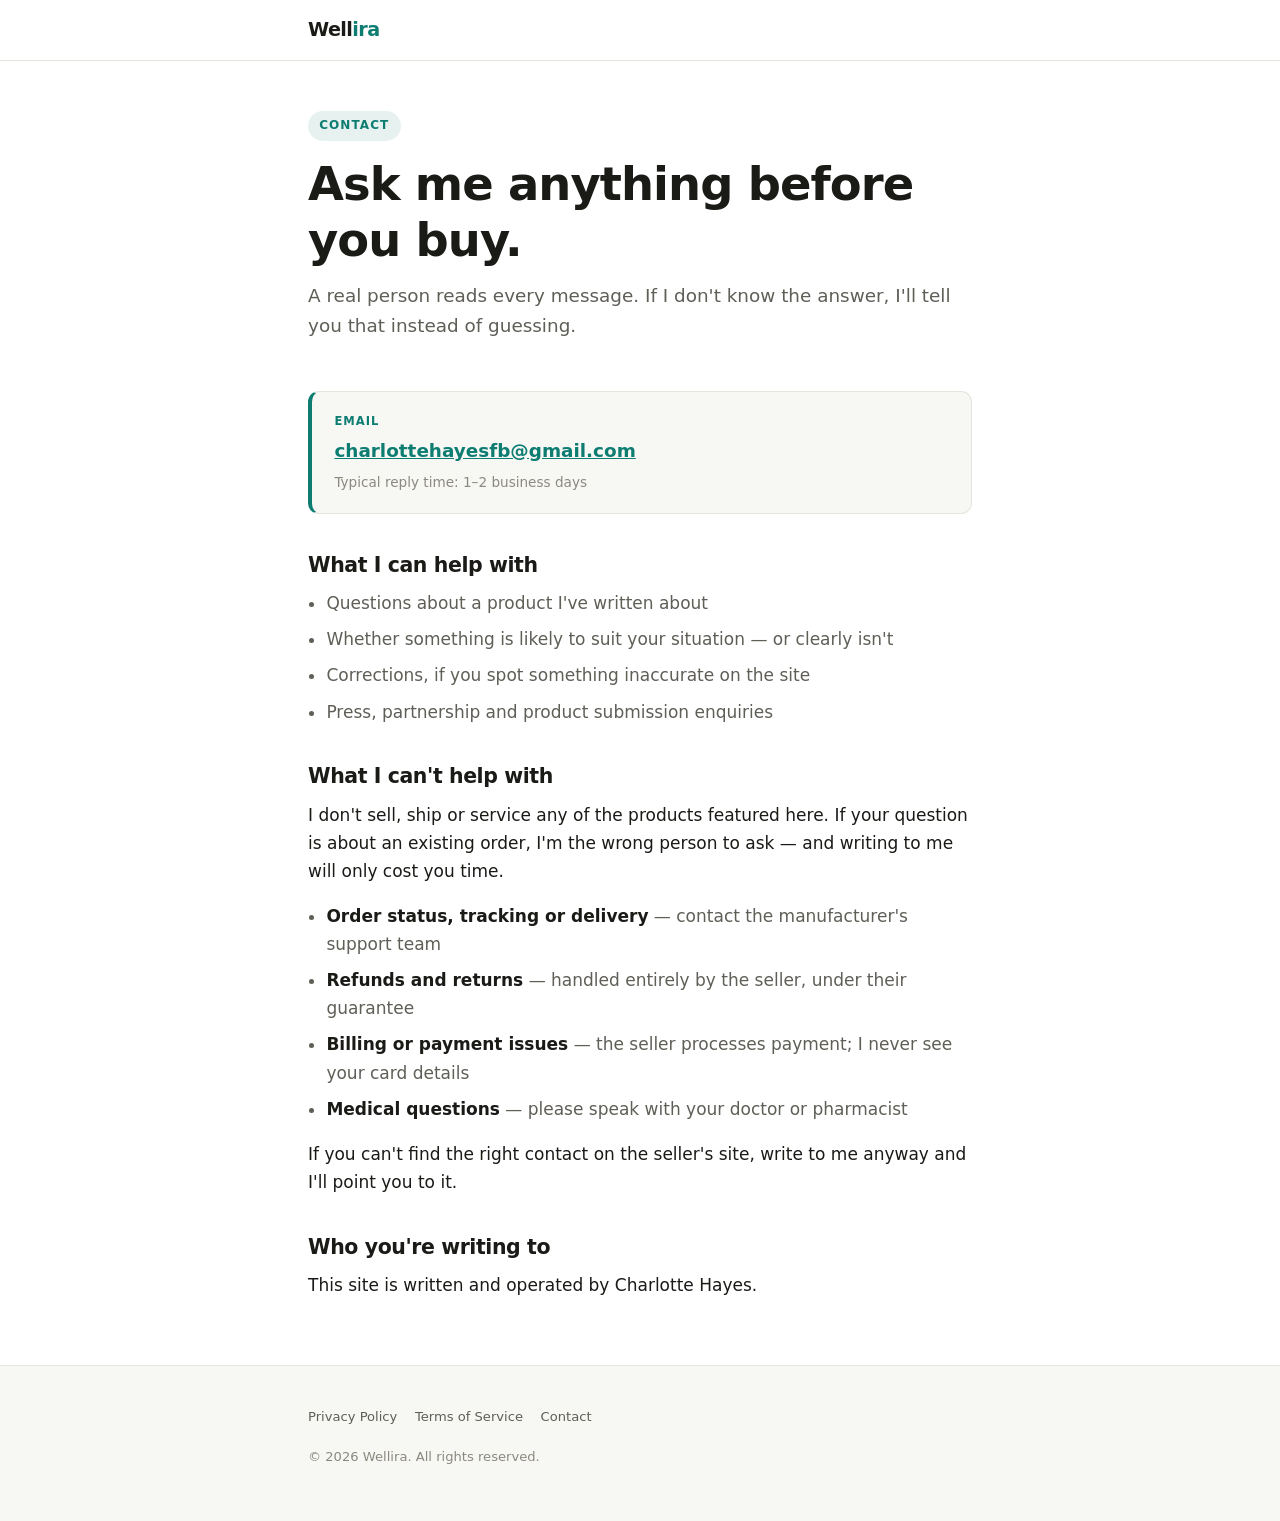
==== contact/index.html @ ffe0ccd0 "content(legal): remover endereço físico das páginas O cliente informou que não haverá endereço a div" ====
<!DOCTYPE html>
<html lang="en-US">
<head>
<meta charset="utf-8">
<meta name="viewport" content="width=device-width, initial-scale=1">
<title>Contact — Wellira</title>
<meta name="description" content="Get in touch with Wellira. A person reads and answers every message.">

<!-- ⚠️ Bloqueio de indexação temporário — ver checklist no README.md -->
<meta name="robots" content="noindex, nofollow">

<link rel="stylesheet" href="../assets/css/style.css">
</head>
<body>

<header class="site-head">
  <div class="wrap">
    <a class="logo" href="../">Well<span>ira</span></a>
  </div>
</header>

<main>
  <section class="hero">
    <div class="wrap">
      <span class="eyebrow">Contact</span>
      <h1>Ask me anything before you buy.</h1>
      <p class="lede">
        A real person reads every message. If I don't know the answer, I'll tell you
        that instead of guessing.
      </p>
    </div>
  </section>

  <section class="documento">
    <div class="wrap">

      <div class="contato-destaque">
        <span class="contato-rotulo">Email</span>
        <span class="contato-valor"><a href="mailto:charlottehayesfb@gmail.com">charlottehayesfb@gmail.com</a></span>
        <span class="contato-nota">Typical reply time: 1–2 business days</span>
      </div>

      <h2>What I can help with</h2>
      <ul>
        <li>Questions about a product I've written about</li>
        <li>Whether something is likely to suit your situation — or clearly isn't</li>
        <li>Corrections, if you spot something inaccurate on the site</li>
        <li>Press, partnership and product submission enquiries</li>
      </ul>

      <h2>What I can't help with</h2>
      <p>
        I don't sell, ship or service any of the products featured here. If your
        question is about an existing order, I'm the wrong person to ask — and
        writing to me will only cost you time.
      </p>
      <ul>
        <li><strong>Order status, tracking or delivery</strong> — contact the
            manufacturer's support team</li>
        <li><strong>Refunds and returns</strong> — handled entirely by the seller,
            under their guarantee</li>
        <li><strong>Billing or payment issues</strong> — the seller processes payment;
            I never see your card details</li>
        <li><strong>Medical questions</strong> — please speak with your doctor or
            pharmacist</li>
      </ul>
      <p>
        If you can't find the right contact on the seller's site, write to me anyway
        and I'll point you to it.
      </p>

      <h2>Who you're writing to</h2>
      <p>
        This site is written and operated by Charlotte Hayes.
      </p>

    </div>
  </section>
</main>

<footer class="legal">
  <div class="wrap">
    <nav class="legal-links">
      <a href="../privacy-policy/">Privacy Policy</a>
      <a href="../terms-of-service/">Terms of Service</a>
      <a href="../contact/">Contact</a>
    </nav>
    <p>&copy; 2026 Wellira. All rights reserved.</p>
  </div>
</footer>

</body>
</html>
---- assets/css/style.css ----
/* ==========================================================================
   Wellira — folha de estilo única do site
   Mobile-first. Sem dependência externa (a hospedagem é compartilhada e o
   visitante costuma chegar por 4G — cada requisição extra custa conversão).
   ========================================================================== */

:root {
  --bg:        #ffffff;
  --bg-soft:   #f7f7f4;
  --bg-deep:   #14201f;
  --ink:       #1a1a17;
  --ink-soft:  #5f5e57;
  --ink-faint: #8b897f;
  --line:      #e6e4dd;
  --brand:     #0d7d72;
  --brand-dk:  #0a5c54;
  --cta:       #d9552b;
  --cta-dk:    #b8431f;
  --radius:    14px;
  --wrap:      44rem;
  --font: system-ui, -apple-system, "Segoe UI", Roboto, Helvetica, Arial, sans-serif;
}

* { box-sizing: border-box; }

html { -webkit-text-size-adjust: 100%; scroll-behavior: smooth; }

body {
  margin: 0;
  background: var(--bg);
  color: var(--ink);
  font-family: var(--font);
  font-size: 1.0625rem;
  line-height: 1.65;
  -webkit-font-smoothing: antialiased;
}

img { max-width: 100%; height: auto; display: block; }

a { color: var(--brand); }

.wrap { width: 100%; max-width: var(--wrap); margin: 0 auto; padding: 0 1.25rem; }

section { padding: 3rem 0; }

h1, h2, h3 { line-height: 1.2; letter-spacing: -0.02em; margin: 0 0 0.75rem; }
h1 { font-size: clamp(1.9rem, 6vw, 2.9rem); font-weight: 800; }
h2 { font-size: clamp(1.4rem, 4vw, 1.9rem); font-weight: 750; }
h3 { font-size: 1.0625rem; font-weight: 700; }
p  { margin: 0 0 1.1rem; }

.lede { font-size: 1.15rem; color: var(--ink-soft); }
.center { text-align: center; }
.muted { color: var(--ink-soft); }

/* ---------- Cabeçalho ---------- */

.site-head {
  border-bottom: 1px solid var(--line);
  padding: 0.9rem 0;
  background: var(--bg);
}
.site-head .wrap {
  display: flex; align-items: center; justify-content: space-between; gap: 1rem;
}
.logo {
  font-weight: 800; font-size: 1.2rem; letter-spacing: -0.03em;
  color: var(--ink); text-decoration: none;
}
.logo span { color: var(--brand); }

/* ---------- Hero ---------- */

.hero { padding: 3rem 0 1.5rem; }
.eyebrow {
  display: inline-block; font-size: 0.75rem; font-weight: 700;
  text-transform: uppercase; letter-spacing: 0.09em;
  color: var(--brand); background: #e7f2f0;
  padding: 0.32rem 0.7rem; border-radius: 999px; margin-bottom: 1rem;
}

/* ---------- Botões ---------- */

.cta-block { margin: 2rem 0; text-align: center; }

.btn {
  display: block; width: 100%;
  background: var(--cta); color: #fff;
  font-size: 1.1rem; font-weight: 750; letter-spacing: -0.01em;
  text-align: center; text-decoration: none;
  padding: 1.05rem 1.5rem; border: 0; border-radius: 12px;
  box-shadow: 0 4px 14px rgba(217,85,43,.28);
  transition: background .15s ease, transform .15s ease;
}
.btn:hover { background: var(--cta-dk); transform: translateY(-1px); }

.btn-ghost {
  display: inline-block; background: none; color: var(--brand);
  border: 1.5px solid var(--brand); border-radius: 10px;
  padding: 0.7rem 1.4rem; font-weight: 650; text-decoration: none;
  box-shadow: none; width: auto;
}
.btn-ghost:hover { background: #e7f2f0; }

/* ---------- Blocos de conteúdo ---------- */

.band { background: var(--bg-soft); border-block: 1px solid var(--line); }

.cards { display: grid; gap: 1rem; grid-template-columns: 1fr; }
@media (min-width: 640px) { .cards { grid-template-columns: 1fr 1fr; } }

.card {
  background: var(--bg); border: 1px solid var(--line);
  border-radius: var(--radius); padding: 1.25rem;
}
.card h3 { margin-bottom: 0.35rem; }
.card p { margin: 0; font-size: 0.95rem; color: var(--ink-soft); }
.card-icon {
  width: 38px; height: 38px; border-radius: 10px; background: #e7f2f0;
  display: grid; place-items: center; margin-bottom: 0.8rem; color: var(--brand);
}

/* Bloco de autoria — a pessoa por trás do site é a prova social mais forte */
.author { display: flex; gap: 1.25rem; align-items: flex-start; }
.author-photo {
  flex: 0 0 auto; width: 88px; height: 88px; border-radius: 50%;
  background: linear-gradient(150deg, #cfe3e0, #9dc3bd);
  display: grid; place-items: center; color: var(--brand-dk);
  font-weight: 800; font-size: 1.7rem; border: 3px solid #fff;
  box-shadow: 0 2px 12px rgba(0,0,0,.1);
}
.author-name { font-weight: 700; margin-bottom: 0.1rem; }
.author-role { font-size: 0.85rem; color: var(--ink-faint); margin-bottom: 0.7rem; }
@media (max-width: 520px) { .author { flex-direction: column; gap: 0.9rem; } }

/* ---------- Vídeo (facade: só carrega o player no clique) ---------- */

.video {
  position: relative; aspect-ratio: 16 / 9; width: 100%;
  background: var(--bg-deep); border-radius: var(--radius);
  overflow: hidden; cursor: pointer; border: 0; padding: 0;
  display: grid; place-items: center;
}
.video::after {
  content: ""; position: absolute; inset: 0;
  background: radial-gradient(circle at 50% 45%, #2b4744 0%, #14201f 70%);
}
.video-play {
  position: relative; z-index: 1;
  width: 74px; height: 74px; border-radius: 50%;
  background: rgba(255,255,255,.95);
  display: grid; place-items: center;
  box-shadow: 0 6px 28px rgba(0,0,0,.35);
  transition: transform .18s ease;
}
.video:hover .video-play { transform: scale(1.07); }
.video-play::before {
  content: ""; border-style: solid; border-width: 13px 0 13px 21px;
  border-color: transparent transparent transparent var(--ink);
  margin-left: 5px;
}
.video-label {
  position: absolute; z-index: 1; bottom: 1rem; left: 1rem; right: 1rem;
  color: #fff; font-size: 0.85rem; opacity: .85;
}

/* Pôster real da oferta, quando a cliente envia um. Fica sob o gradiente. */
.video[style*="background-image"] { background-size: cover; background-position: center; }
.video[style*="background-image"]::after {
  background: linear-gradient(180deg, rgba(10,18,17,.25) 0%, rgba(10,18,17,.65) 100%);
}

/* Estado após o clique: o player real substitui a fachada. */
.video-ativo { cursor: default; }
.video-ativo::after { content: none; }
.video-ativo video,
.video-ativo iframe {
  position: absolute; inset: 0;
  width: 100%; height: 100%; border: 0; display: block;
}

/* Observação logo abaixo de uma lista, dentro da mesma seção. */
.nota-apos-lista { margin-top: 1.2rem; font-size: 0.95rem; }

/* Subtítulos dentro do texto de venda. A regra usa filho direto de .wrap para
   não afetar os h3 que vivem dentro de cards e passos. */
.wrap > h3 {
  font-size: 1.22rem;
  margin-top: 2.2rem;
  margin-bottom: 0.55rem;
}

/* ⚠️ PROTÓTIPO — nota explicativa sob o vídeo, em português, só para a fase de
   aprovação. REMOVER antes de publicar (ver checklist no README.md). */
.video-nota {
  margin-top: 0.8rem;
  padding: 0.75rem 0.95rem;
  background: #fffbea;
  border: 1px dashed #d6bd6b;
  border-radius: 9px;
  font-size: 0.85rem;
  line-height: 1.55;
  color: #6b5d2f;
}
.video-nota code {
  background: #f1e7c4; padding: 0.05rem 0.32rem;
  border-radius: 4px; font-size: 0.95em;
}

/* ---------- Divulgação de afiliado ----------
   A FTC exige "clear and conspicuous": precisa aparecer ANTES do primeiro
   botão, não só no rodapé. */

.disclosure {
  display: flex; gap: 0.75rem; align-items: flex-start;
  background: var(--bg-soft); border: 1px solid var(--line);
  border-radius: 10px; padding: 0.85rem 1rem;
  font-size: 0.875rem; color: var(--ink-soft); line-height: 1.5;
  margin: 1.5rem 0;
}
.disclosure svg { flex: 0 0 auto; margin-top: 2px; color: var(--brand); }

/* ---------- CTA ---------- */

.btn-sub { font-size: 0.83rem; color: var(--ink-faint); margin-top: 0.6rem; }

/* CTA fixo no rodapé — só em telas pequenas, onde chega quase todo o tráfego */
.sticky-cta {
  position: fixed; left: 0; right: 0; bottom: 0; z-index: 50;
  background: rgba(255,255,255,.96);
  backdrop-filter: blur(8px);
  border-top: 1px solid var(--line);
  padding: 0.7rem 1rem calc(0.7rem + env(safe-area-inset-bottom));
  display: none;
}
@media (max-width: 767px) {
  .sticky-cta { display: block; }
  body { padding-bottom: 5.5rem; }
}

/* ---------- "How it works" — passos numerados ----------
   Ocupa o lugar que seria dos ingredientes. Explicar o mecanismo gera confiança
   e funciona para qualquer categoria do catálogo. */

.steps { counter-reset: step; display: grid; gap: 1.5rem; margin: 1.75rem 0 0; padding: 0; list-style: none; }
.steps li { position: relative; padding-left: 3.4rem; }
.steps li::before {
  counter-increment: step; content: counter(step);
  position: absolute; left: 0; top: -2px;
  width: 2.4rem; height: 2.4rem; border-radius: 50%;
  background: var(--brand); color: #fff;
  font-weight: 750; font-size: 1rem;
  display: grid; place-items: center;
}
.steps h3 { margin-bottom: 0.2rem; }
.steps p { margin: 0; color: var(--ink-soft); font-size: 0.97rem; }

/* ---------- "This isn't for you if" ----------
   Desqualificar parte do público aumenta a credibilidade de quem continua
   lendo — é o oposto do que uma página fraudulenta faria. */

.not-for-you {
  border: 1px solid var(--line); border-left: 4px solid var(--cta);
  border-radius: 10px; background: var(--bg); padding: 1.25rem 1.4rem;
}
.not-for-you ul { margin: 0; padding: 0; list-style: none; }
.not-for-you li {
  position: relative; padding-left: 1.7rem; margin-bottom: 0.6rem;
  color: var(--ink-soft); font-size: 0.97rem;
}
.not-for-you li:last-child { margin-bottom: 0; }
.not-for-you li::before {
  content: "\00d7"; position: absolute; left: 0.35rem; top: -1px;
  color: var(--cta); font-weight: 700; font-size: 1.15rem;
}

/* ---------- Selos de confiança ---------- */

.badges {
  display: grid; gap: 1rem; grid-template-columns: 1fr;
  margin: 1.5rem 0 0; padding: 0; list-style: none;
}
@media (min-width: 560px) { .badges { grid-template-columns: repeat(3, 1fr); } }
.badges li {
  text-align: center; padding: 1.1rem 0.75rem;
  border: 1px solid var(--line); border-radius: 12px; background: var(--bg);
}
.badges strong { display: block; font-size: 0.95rem; margin-top: 0.45rem; }
.badges span { font-size: 0.82rem; color: var(--ink-faint); }
.badges svg { color: var(--brand); }

/* ---------- FAQ ---------- */

.faq { margin-top: 1.5rem; border-top: 1px solid var(--line); }
.faq details { border-bottom: 1px solid var(--line); }
.faq summary {
  cursor: pointer; list-style: none; padding: 1.05rem 2rem 1.05rem 0;
  font-weight: 650; position: relative;
}
.faq summary::-webkit-details-marker { display: none; }
.faq summary::after {
  content: "+"; position: absolute; right: 0.25rem; top: 50%;
  transform: translateY(-50%); font-size: 1.4rem; font-weight: 400;
  color: var(--brand); line-height: 1;
}
.faq details[open] summary::after { content: "\2013"; }
.faq details p { margin: 0 0 1.1rem; color: var(--ink-soft); font-size: 0.97rem; }

/* ---------- Avaliações — componente pronto, deliberadamente sem conteúdo ----------
   NÃO preencher com reviews fabricados. A FTC Rule 16 CFR Part 465 (vigente
   desde out/2024) proíbe review de quem não existe ou não usou o produto, e
   conta cada review falso como uma violação separada. Só ativar quando houver
   avaliações reais e verificáveis.

.reviews { display: grid; gap: 1rem; }
.review { border: 1px solid var(--line); border-radius: 12px; padding: 1.1rem; }
.stars { color: #e8a020; letter-spacing: 2px; }
.review-name { font-size: .85rem; color: var(--ink-faint); margin-top: .5rem; }
*/

/* ---------- Página de erro ----------
   Links de ofertas antigas continuam circulando depois de a página sair do ar.
   Esta tela é o que essas pessoas veem, então ela precisa parecer parte de um
   site cuidado — e oferecer para onde ir em seguida. */

.error {
  min-height: 68vh;
  display: grid; place-items: center;
  padding: 3rem 0;
  text-align: center;
}
.error-code {
  font-size: clamp(6rem, 26vw, 12rem);
  font-weight: 800; line-height: 0.85; letter-spacing: -0.06em;
  background: linear-gradient(155deg, var(--brand) 15%, #7cc0b7 85%);
  -webkit-background-clip: text; background-clip: text;
  color: transparent;
  margin-bottom: 1.25rem;
  user-select: none;
}
.error h1 { font-size: clamp(1.5rem, 5vw, 2.1rem); }
.error .lede { max-width: 30rem; margin-inline: auto; }

.error-links {
  display: grid; gap: 0.6rem; grid-template-columns: 1fr;
  max-width: 28rem; margin: 2rem auto 0; padding: 0; list-style: none;
  text-align: left;
}
.error-links a {
  display: flex; align-items: center; gap: 0.75rem;
  padding: 0.85rem 1rem;
  border: 1px solid var(--line); border-radius: 11px;
  background: var(--bg); color: var(--ink);
  text-decoration: none; font-weight: 600; font-size: 0.97rem;
  transition: border-color .15s ease, background .15s ease;
}
.error-links a:hover { border-color: var(--brand); background: #f2f9f8; }
.error-links svg { color: var(--brand); flex: 0 0 auto; }
.error-links .arrow { margin-left: auto; color: var(--ink-faint); }

/* ---------- Rodapé ---------- */

.legal {
  background: var(--bg-soft); border-top: 1px solid var(--line);
  padding: 2.5rem 0; font-size: 0.82rem; color: var(--ink-faint);
  line-height: 1.6;
}
.legal p { margin: 0 0 0.9rem; }
.legal strong { color: var(--ink-soft); }
.legal-links { display: flex; flex-wrap: wrap; gap: 0.4rem 1.1rem; margin-bottom: 1.2rem; }
.legal-links a { color: var(--ink-soft); text-decoration: none; }
.legal-links a:hover { text-decoration: underline; }

/* Marcação visível de conteúdo de exemplo — remover na versão final */
.sample { outline: 2px dashed #c9a227; outline-offset: 6px; position: relative; }
.sample::before {
  content: "SAMPLE — replace before launch";
  position: absolute; top: -0.7rem; left: 0;
  background: #c9a227; color: #fff; font-size: 0.62rem; font-weight: 700;
  letter-spacing: .06em; padding: 0.1rem 0.45rem; border-radius: 3px;
}

/* ---------- Páginas de documento (privacidade, termos, contato) ---------- */

.documento { padding-top: 0.5rem; }
.documento h2 { font-size: 1.28rem; margin-top: 2.4rem; }
.documento ul { padding-left: 1.15rem; margin: 0 0 1.1rem; }
.documento li { margin-bottom: 0.5rem; color: var(--ink-soft); }
.documento li strong { color: var(--ink); }

/* Dado que a cliente ainda precisa fornecer. Fica visualmente gritante de
   propósito: é impossível publicar sem perceber que faltou preencher. */
.dado-pendente {
  background: #fff3cd; color: #7a5b00;
  border: 1px dashed #d6bd6b; border-radius: 5px;
  padding: 0.05rem 0.42rem;
  font-weight: 600; font-size: 0.95em;
}

/* Bloco de e-mail em destaque na página de contato. */
.contato-destaque {
  display: grid; gap: 0.3rem;
  background: var(--bg-soft);
  border: 1px solid var(--line); border-left: 4px solid var(--brand);
  border-radius: 11px; padding: 1.25rem 1.4rem;
  margin-bottom: 2.2rem;
}
.contato-rotulo {
  font-size: 0.72rem; font-weight: 700; text-transform: uppercase;
  letter-spacing: 0.09em; color: var(--brand);
}
.contato-valor { font-size: 1.15rem; font-weight: 700; justify-self: start; }
.contato-nota { font-size: 0.85rem; color: var(--ink-faint); }
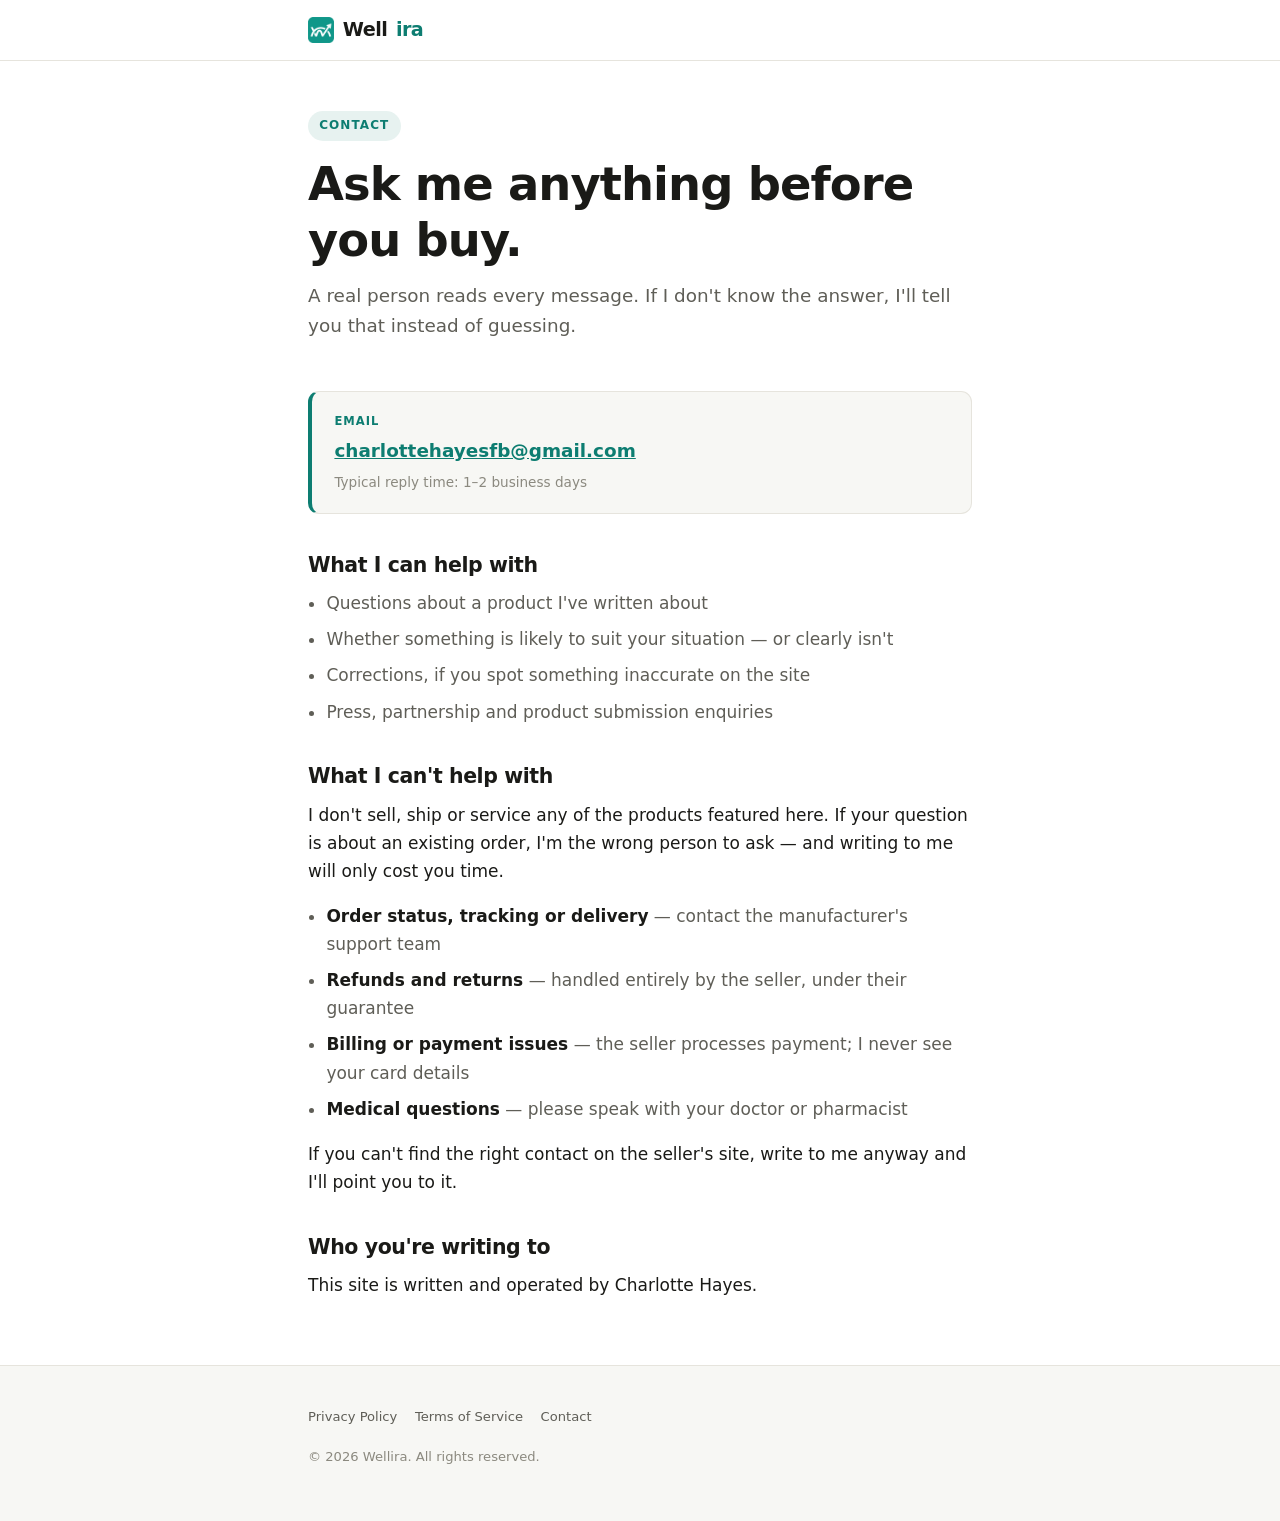
==== commit 0de557b1: "feat: adicionar favicon e a marca ao cabeçalho Ícone enviado pelo cliente, na versão em teal alinhad" ====
--- a/contact/index.html
+++ b/contact/index.html
@@ -9,13 +9,16 @@
 <!-- ⚠️ Bloqueio de indexação temporário — ver checklist no README.md -->
 <meta name="robots" content="noindex, nofollow">
 
+<link rel="icon" type="image/png" href="../assets/img/favicon.png">
+<link rel="apple-touch-icon" href="../assets/img/favicon.png">
+
 <link rel="stylesheet" href="../assets/css/style.css">
 </head>
 <body>
 
 <header class="site-head">
   <div class="wrap">
-    <a class="logo" href="../">Well<span>ira</span></a>
+    <a class="logo" href="../"><img class="logo-mark" src="../assets/img/favicon.png" alt="" width="26" height="26">Well<span>ira</span></a>
   </div>
 </header>
 
--- a/assets/css/style.css
+++ b/assets/css/style.css
@@ -12,7 +12,7 @@
   --ink-soft:  #5f5e57;
   --ink-faint: #8b897f;
   --line:      #e6e4dd;
-  --brand:     #0d7d72;
+  --brand:     #0d7d71;
   --brand-dk:  #0a5c54;
   --cta:       #d9552b;
   --cta-dk:    #b8431f;
@@ -64,10 +64,15 @@
   display: flex; align-items: center; justify-content: space-between; gap: 1rem;
 }
 .logo {
+  display: inline-flex; align-items: center; gap: 0.55rem;
   font-weight: 800; font-size: 1.2rem; letter-spacing: -0.03em;
   color: var(--ink); text-decoration: none;
 }
 .logo span { color: var(--brand); }
+
+/* A marca já vem com os cantos arredondados no PNG, então não leva
+   border-radius aqui — arredondar de novo cortaria a arte. */
+.logo-mark { width: 26px; height: 26px; flex: 0 0 auto; }
 
 /* ---------- Hero ---------- */
 
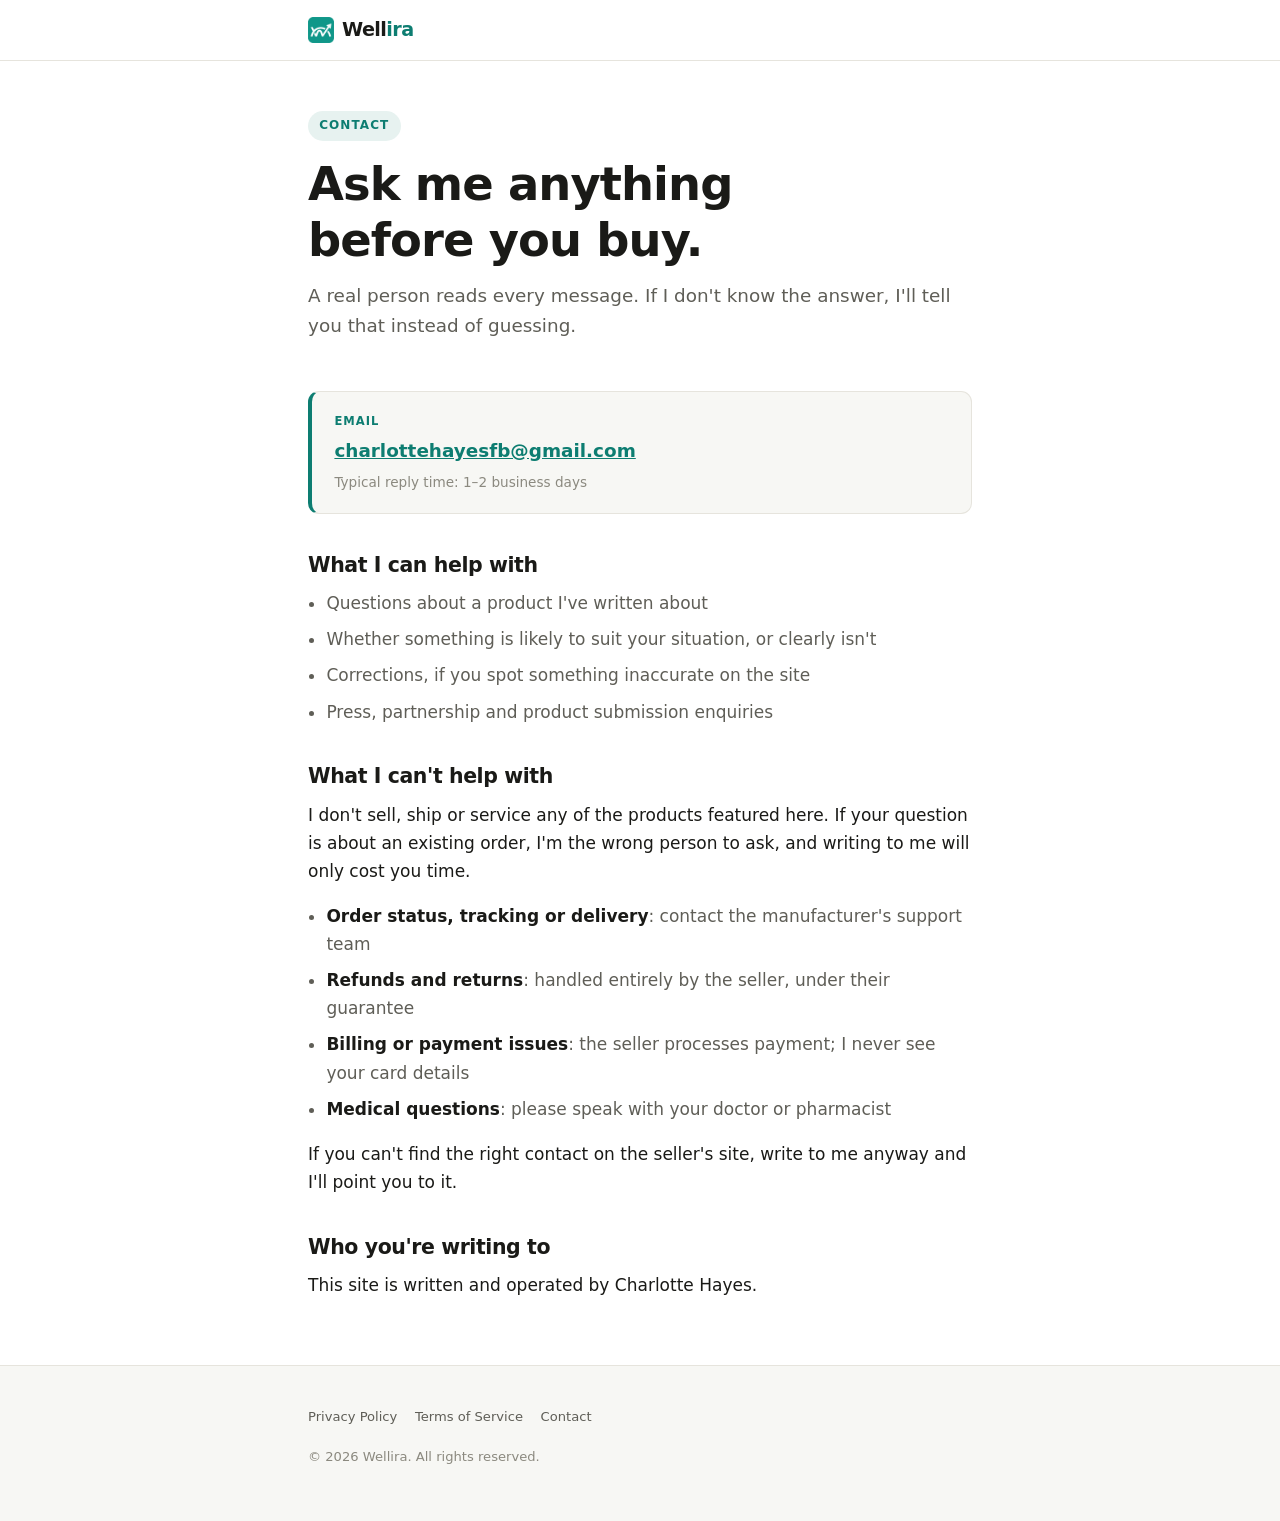
==== commit 5244da4c: "content: substituir travessões por vírgula no texto das páginas Troca pedida pelo cliente. Aplicada " ====
--- a/contact/index.html
+++ b/contact/index.html
@@ -46,7 +46,7 @@
       <h2>What I can help with</h2>
       <ul>
         <li>Questions about a product I've written about</li>
-        <li>Whether something is likely to suit your situation — or clearly isn't</li>
+        <li>Whether something is likely to suit your situation, or clearly isn't</li>
         <li>Corrections, if you spot something inaccurate on the site</li>
         <li>Press, partnership and product submission enquiries</li>
       </ul>
@@ -54,17 +54,16 @@
       <h2>What I can't help with</h2>
       <p>
         I don't sell, ship or service any of the products featured here. If your
-        question is about an existing order, I'm the wrong person to ask — and
-        writing to me will only cost you time.
+        question is about an existing order, I'm the wrong person to ask, and writing to me will only cost you time.
       </p>
       <ul>
-        <li><strong>Order status, tracking or delivery</strong> — contact the
+        <li><strong>Order status, tracking or delivery</strong>: contact the
             manufacturer's support team</li>
-        <li><strong>Refunds and returns</strong> — handled entirely by the seller,
+        <li><strong>Refunds and returns</strong>: handled entirely by the seller,
             under their guarantee</li>
-        <li><strong>Billing or payment issues</strong> — the seller processes payment;
+        <li><strong>Billing or payment issues</strong>: the seller processes payment;
             I never see your card details</li>
-        <li><strong>Medical questions</strong> — please speak with your doctor or
+        <li><strong>Medical questions</strong>: please speak with your doctor or
             pharmacist</li>
       </ul>
       <p>
--- a/assets/css/style.css
+++ b/assets/css/style.css
@@ -43,11 +43,16 @@
 
 section { padding: 3rem 0; }
 
-h1, h2, h3 { line-height: 1.2; letter-spacing: -0.02em; margin: 0 0 0.75rem; }
+h1, h2, h3 {
+  line-height: 1.2; letter-spacing: -0.02em; margin: 0 0 0.75rem;
+  /* Distribui as palavras entre as linhas em vez de deixar uma sozinha na
+     última — títulos curtos param de quebrar em lugar esquisito. */
+  text-wrap: balance;
+}
 h1 { font-size: clamp(1.9rem, 6vw, 2.9rem); font-weight: 800; }
 h2 { font-size: clamp(1.4rem, 4vw, 1.9rem); font-weight: 750; }
 h3 { font-size: 1.0625rem; font-weight: 700; }
-p  { margin: 0 0 1.1rem; }
+p  { margin: 0 0 1.1rem; text-wrap: pretty; /* evita palavra órfã no fim do parágrafo */ }
 
 .lede { font-size: 1.15rem; color: var(--ink-soft); }
 .center { text-align: center; }
@@ -64,15 +69,22 @@
   display: flex; align-items: center; justify-content: space-between; gap: 1rem;
 }
 .logo {
-  display: inline-flex; align-items: center; gap: 0.55rem;
+  display: inline-flex; align-items: center;
   font-weight: 800; font-size: 1.2rem; letter-spacing: -0.03em;
   color: var(--ink); text-decoration: none;
 }
 .logo span { color: var(--brand); }
 
-/* A marca já vem com os cantos arredondados no PNG, então não leva
-   border-radius aqui — arredondar de novo cortaria a arte. */
-.logo-mark { width: 26px; height: 26px; flex: 0 0 auto; }
+/* O espaçamento vem da margem do ícone, não de gap no .logo.
+   Com gap, o flex separaria também "Well" do <span>ira</span> — são dois itens
+   distintos para o flex, e o nome apareceria partido no meio.
+
+   Sem border-radius: o PNG já traz os cantos arredondados, e arredondar de novo
+   cortaria a arte. */
+.logo-mark {
+  width: 26px; height: 26px; flex: 0 0 auto;
+  margin-right: 0.5rem;
+}
 
 /* ---------- Hero ---------- */
 
@@ -133,6 +145,11 @@
   display: grid; place-items: center; color: var(--brand-dk);
   font-weight: 800; font-size: 1.7rem; border: 3px solid #fff;
   box-shadow: 0 2px 12px rgba(0,0,0,.1);
+  /* Quando o bloco for <img>, estas duas linhas enquadram o recorte circular.
+     Alinhar ao topo mantém o rosto dentro do círculo: em retrato, a cabeça fica
+     no terço superior, e um corte centralizado pegaria o ombro.
+     Para ajustar o enquadramento, mexa só no segundo valor de object-position. */
+  object-fit: cover; object-position: center top;
 }
 .author-name { font-weight: 700; margin-bottom: 0.1rem; }
 .author-role { font-size: 0.85rem; color: var(--ink-faint); margin-bottom: 0.7rem; }
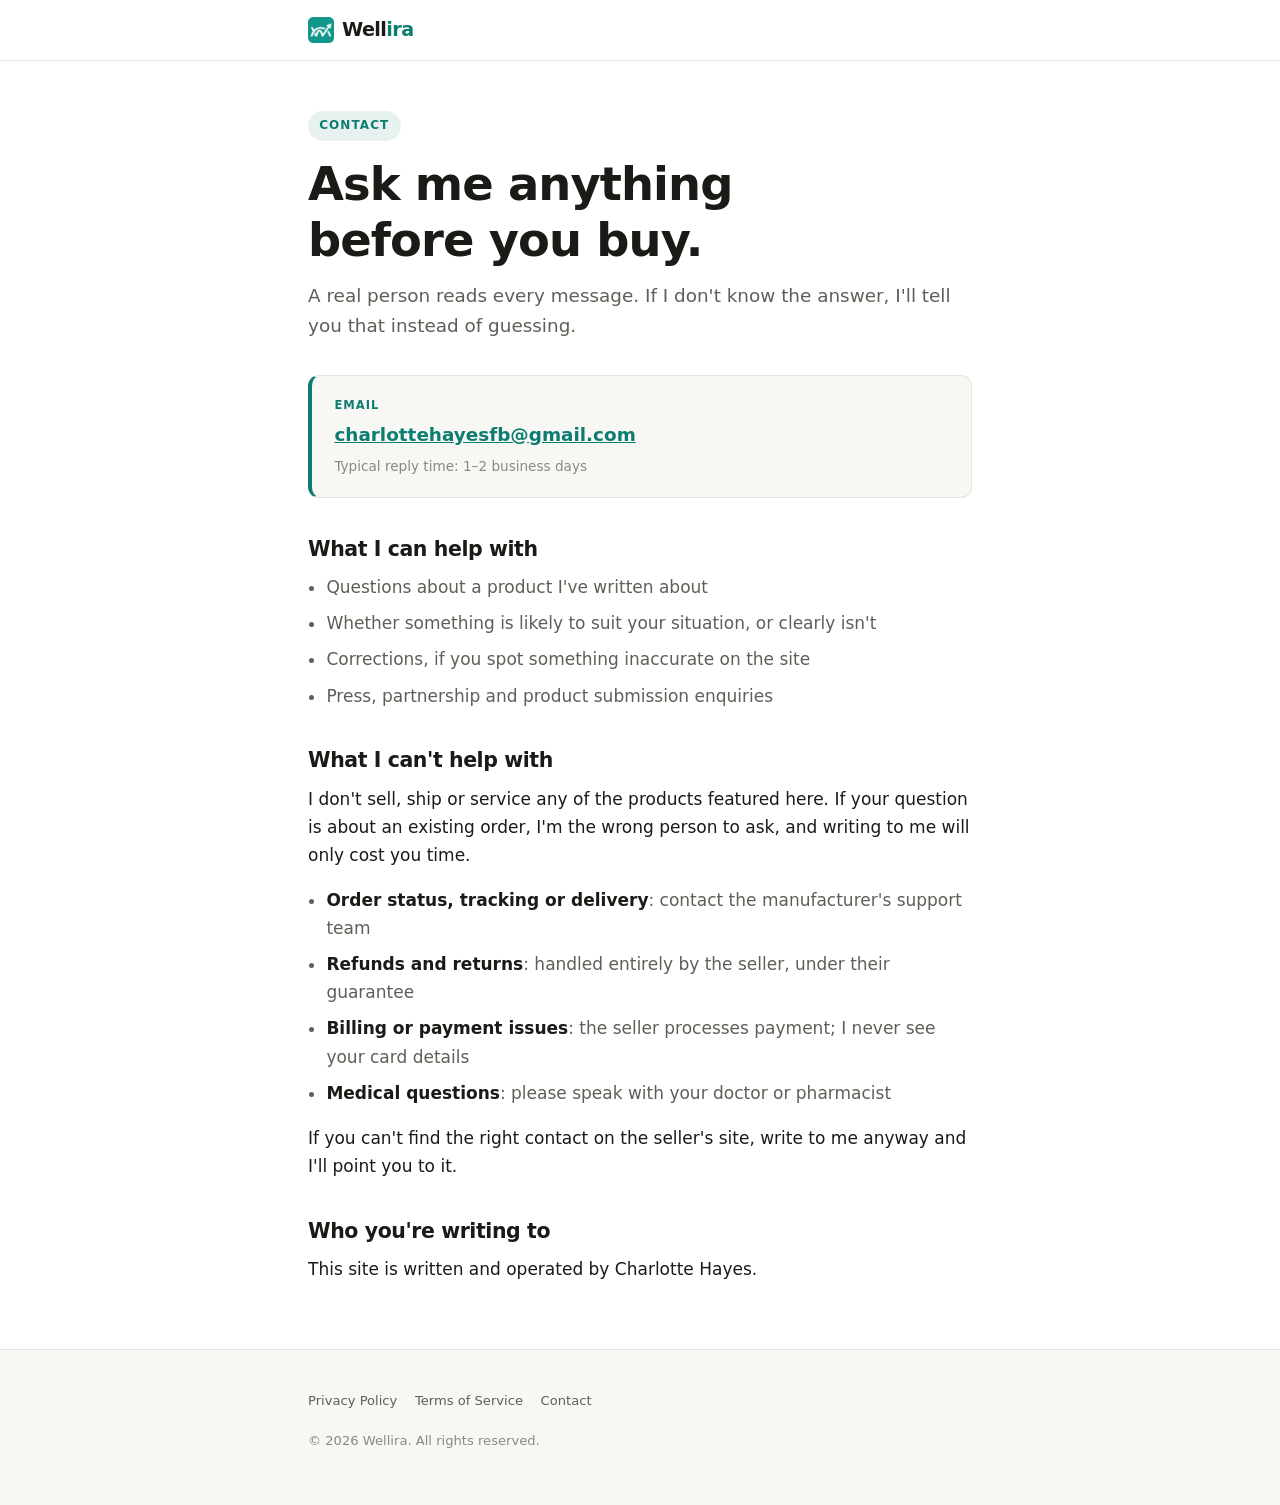
==== commit 4bf6b67b: "feat(seo): abrir o site aos buscadores com exclusão seletiva O bloqueio geral (`Disallow: /` + BLOQU" ====
--- a/contact/index.html
+++ b/contact/index.html
@@ -6,8 +6,7 @@
 <title>Contact — Wellira</title>
 <meta name="description" content="Get in touch with Wellira. A person reads and answers every message.">
 
-<!-- ⚠️ Bloqueio de indexação temporário — ver checklist no README.md -->
-<meta name="robots" content="noindex, nofollow">
+<link rel="canonical" href="https://wellira.online/contact/">
 
 <link rel="icon" type="image/png" href="../assets/img/favicon.png">
 <link rel="apple-touch-icon" href="../assets/img/favicon.png">
--- a/assets/css/style.css
+++ b/assets/css/style.css
@@ -88,7 +88,7 @@
 
 /* ---------- Hero ---------- */
 
-.hero { padding: 3rem 0 1.5rem; }
+.hero { padding: 3rem 0 0.5rem; }
 .eyebrow {
   display: inline-block; font-size: 0.75rem; font-weight: 700;
   text-transform: uppercase; letter-spacing: 0.09em;
@@ -99,6 +99,13 @@
 /* ---------- Botões ---------- */
 
 .cta-block { margin: 2rem 0; text-align: center; }
+
+/* O botão quase sempre fecha a seção. Nesse caso a margem dele soma com o
+   padding da seção seguinte e abre um vão grande entre o botão e o próximo
+   título — o espaço da seção já basta. Vale para as pontas dos dois lados,
+   inclusive na seção que contém só o botão. */
+.cta-block:first-child { margin-top: 0; }
+.cta-block:last-child  { margin-bottom: 0; }
 
 .btn {
   display: block; width: 100%;
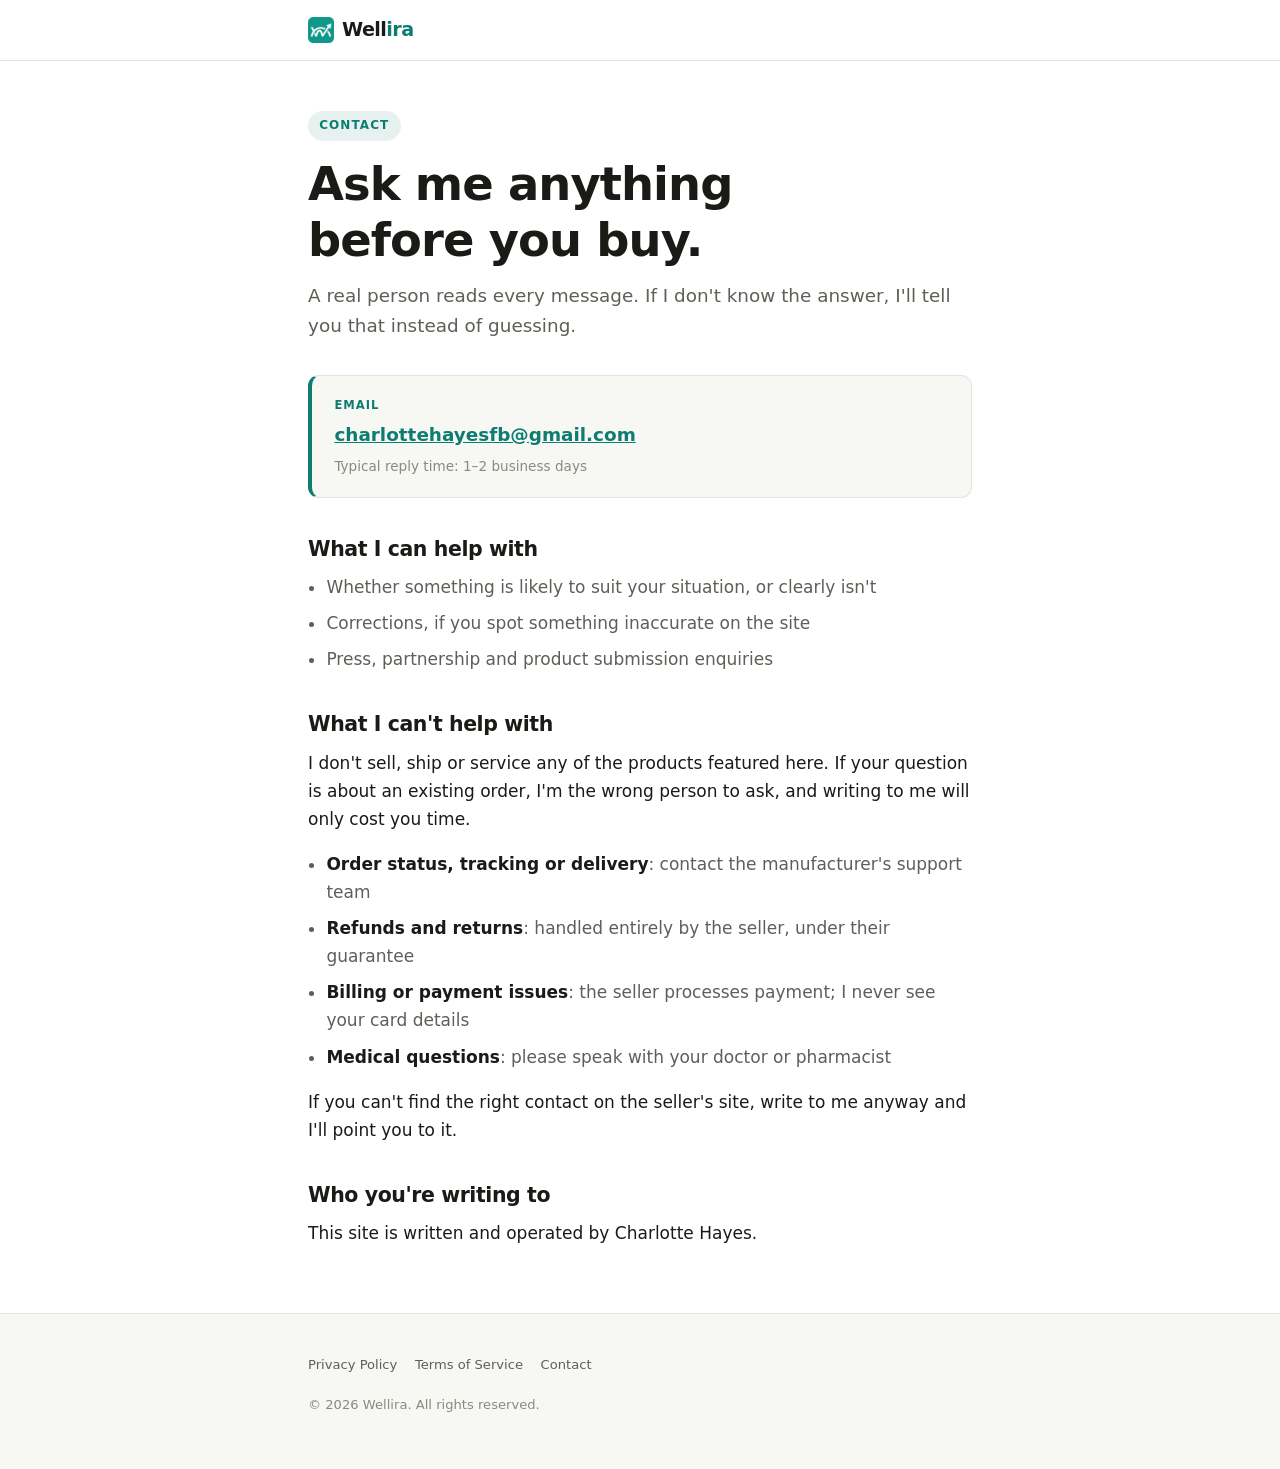
==== commit 8840f157: "content(legal): remover item sobre dúvidas de produto no contato" ====
--- a/contact/index.html
+++ b/contact/index.html
@@ -44,7 +44,6 @@
 
       <h2>What I can help with</h2>
       <ul>
-        <li>Questions about a product I've written about</li>
         <li>Whether something is likely to suit your situation, or clearly isn't</li>
         <li>Corrections, if you spot something inaccurate on the site</li>
         <li>Press, partnership and product submission enquiries</li>
--- a/assets/css/style.css
+++ b/assets/css/style.css
@@ -417,15 +417,6 @@
 .documento li { margin-bottom: 0.5rem; color: var(--ink-soft); }
 .documento li strong { color: var(--ink); }
 
-/* Dado que a cliente ainda precisa fornecer. Fica visualmente gritante de
-   propósito: é impossível publicar sem perceber que faltou preencher. */
-.dado-pendente {
-  background: #fff3cd; color: #7a5b00;
-  border: 1px dashed #d6bd6b; border-radius: 5px;
-  padding: 0.05rem 0.42rem;
-  font-weight: 600; font-size: 0.95em;
-}
-
 /* Bloco de e-mail em destaque na página de contato. */
 .contato-destaque {
   display: grid; gap: 0.3rem;
